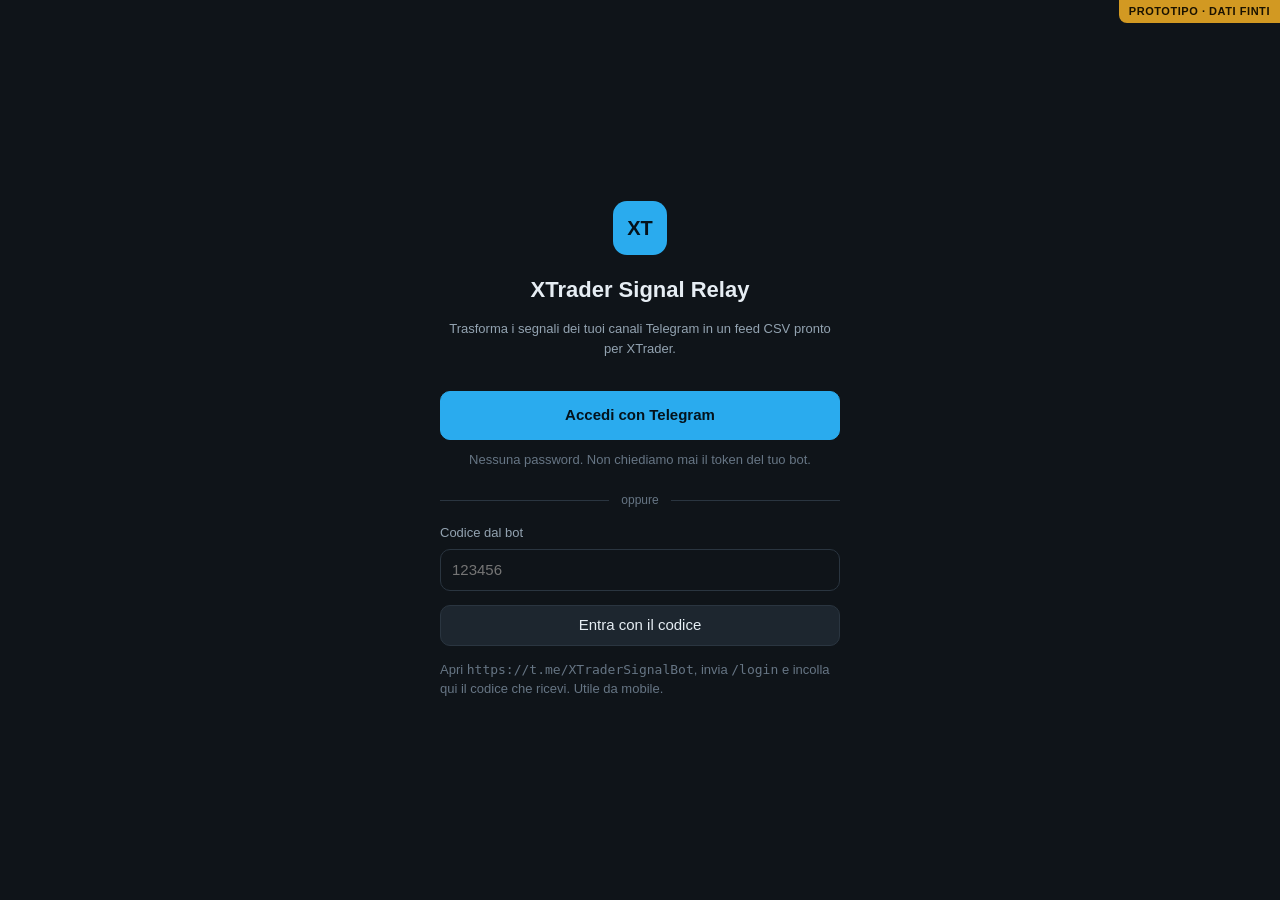
==== web/index.html @ db41fbe6 "Add multi-user SaaS web app prototype Prototipo dell'interfaccia multiutente, servito come file stat" ====
<!doctype html>
<html lang="it">
<head>
  <meta charset="utf-8">
  <meta name="viewport" content="width=device-width, initial-scale=1">
  <meta name="robots" content="noindex">
  <title>XTrader Signal Relay</title>
  <link rel="icon" href="data:image/svg+xml,%3Csvg xmlns='http://www.w3.org/2000/svg' viewBox='0 0 32 32'%3E%3Crect width='32' height='32' rx='7' fill='%232aabee'/%3E%3Ctext x='16' y='22' font-family='sans-serif' font-size='15' font-weight='700' fill='%2304121b' text-anchor='middle'%3EXT%3C/text%3E%3C/svg%3E">
  <link rel="stylesheet" href="./styles.css">
</head>
<body>
  <div class="proto">PROTOTIPO · DATI FINTI</div>
  <div id="app"></div>
  <noscript>Questa applicazione richiede JavaScript.</noscript>
  <script type="module" src="./app.js"></script>
</body>
</html>
---- web/styles.css ----
:root {
  --bg: #0f1419;
  --bg-2: #161d24;
  --bg-3: #1d262f;
  --line: #2a3540;
  --txt: #e6edf3;
  --txt-2: #93a3b1;
  --txt-3: #667584;
  --accent: #2aabee;
  --accent-2: #1d8ec4;
  --ok: #3fb950;
  --warn: #d29922;
  --err: #f85149;
  --mono: ui-monospace, SFMono-Regular, Menlo, Consolas, monospace;
  --radius: 10px;
}

* { box-sizing: border-box; }

body {
  margin: 0;
  background: var(--bg);
  color: var(--txt);
  font: 15px/1.5 -apple-system, BlinkMacSystemFont, "Segoe UI", Roboto, sans-serif;
}

a { color: var(--accent); }

/* ---------- generic controls ---------- */

button {
  font: inherit;
  cursor: pointer;
  border: 1px solid var(--line);
  background: var(--bg-3);
  color: var(--txt);
  padding: 8px 14px;
  border-radius: var(--radius);
}
button:hover { border-color: var(--txt-3); }
button.primary { background: var(--accent); border-color: var(--accent); color: #04121b; font-weight: 600; }
button.primary:hover { background: var(--accent-2); border-color: var(--accent-2); }
button.danger { color: var(--err); border-color: #4a2320; }
button.danger:hover { border-color: var(--err); }
button.ghost { background: none; }
button.small { padding: 4px 10px; font-size: 13px; }
button:disabled { opacity: .45; cursor: not-allowed; }

input, textarea, select {
  font: inherit;
  width: 100%;
  background: var(--bg);
  color: var(--txt);
  border: 1px solid var(--line);
  border-radius: var(--radius);
  padding: 9px 11px;
}
input:focus, textarea:focus, select:focus { outline: none; border-color: var(--accent); }
textarea { resize: vertical; font-family: var(--mono); font-size: 13px; }
label { display: block; font-size: 13px; color: var(--txt-2); margin-bottom: 6px; }

code, .mono { font-family: var(--mono); font-size: 13px; }

.muted { color: var(--txt-2); }
.dim { color: var(--txt-3); }
.small { font-size: 13px; }
.row { display: flex; gap: 10px; align-items: center; }
.row.wrap { flex-wrap: wrap; }
.spacer { flex: 1; }
.stack { display: flex; flex-direction: column; gap: 14px; }

.card {
  background: var(--bg-2);
  border: 1px solid var(--line);
  border-radius: var(--radius);
  padding: 18px;
}

.pill {
  display: inline-block;
  font-size: 12px;
  padding: 2px 9px;
  border-radius: 20px;
  border: 1px solid var(--line);
  color: var(--txt-2);
}
.pill.on { color: var(--ok); border-color: #1d3d24; background: #102315; }
.pill.off { color: var(--txt-3); }
.pill.no { color: var(--err); border-color: #4a2320; background: #24100f; }

.banner {
  border: 1px solid var(--line);
  border-left: 3px solid var(--accent);
  background: var(--bg-3);
  border-radius: 6px;
  padding: 10px 14px;
  font-size: 13px;
  color: var(--txt-2);
}
.banner.warn { border-left-color: var(--warn); }

/* ---------- login ---------- */

.login-wrap {
  min-height: 100vh;
  display: grid;
  place-items: center;
  padding: 24px;
}
.login {
  width: 100%;
  max-width: 400px;
  text-align: center;
}
.login h1 { font-size: 22px; margin: 0 0 6px; }
.login .logo {
  width: 54px; height: 54px; margin: 0 auto 18px;
  border-radius: 14px;
  background: var(--accent);
  color: #04121b;
  display: grid; place-items: center;
  font-weight: 700; font-size: 20px;
}
.tg-btn {
  width: 100%;
  background: var(--accent);
  border-color: var(--accent);
  color: #04121b;
  font-weight: 600;
  padding: 12px;
  margin-top: 20px;
}
.sep {
  display: flex; align-items: center; gap: 12px;
  color: var(--txt-3); font-size: 12px; margin: 22px 0 14px;
}
.sep::before, .sep::after { content: ""; flex: 1; height: 1px; background: var(--line); }

/* ---------- app shell ---------- */

.shell { display: grid; grid-template-columns: 240px minmax(0, 1fr); min-height: 100vh; }
.shell > * { min-width: 0; }

.side {
  background: var(--bg-2);
  border-right: 1px solid var(--line);
  padding: 18px 14px;
  display: flex; flex-direction: column; gap: 4px;
}
.side .brand {
  display: flex; align-items: center; gap: 10px;
  padding: 0 8px 18px;
  font-weight: 600;
}
.side .brand i {
  width: 28px; height: 28px; border-radius: 8px;
  background: var(--accent); color: #04121b;
  display: grid; place-items: center; font-style: normal;
  font-size: 14px; font-weight: 700;
}
.side nav a {
  display: flex; align-items: center; gap: 10px;
  padding: 9px 10px;
  border-radius: 8px;
  color: var(--txt-2);
  text-decoration: none;
  font-size: 14px;
}
.side nav a:hover { background: var(--bg-3); color: var(--txt); }
.side nav a.active { background: var(--bg-3); color: var(--txt); }
.side nav a .ic { width: 18px; text-align: center; }
.side .me {
  margin-top: auto;
  border-top: 1px solid var(--line);
  padding-top: 14px;
  font-size: 13px;
}

.main { padding: 26px 30px 60px; min-width: 0; }

/* Su telefono la barra laterale diventa una striscia orizzontale scorrevole. */
@media (max-width: 760px) {
  .shell { grid-template-columns: 1fr; }
  .side {
    border-right: none; border-bottom: 1px solid var(--line);
    flex-direction: row; flex-wrap: wrap; align-items: center; gap: 10px; padding: 12px;
  }
  .side .brand { padding: 0; flex: 1; }
  /* min-width:0 anche qui: senza, il minimo dettato dal contenuto della nav
     allargherebbe tutta la griglia invece di far scorrere la sola nav. */
  .side nav { display: flex; gap: 4px; overflow-x: auto; flex: 1 1 100%; min-width: 0; }
  .side nav a { white-space: nowrap; }
  .side .me {
    margin: 0; border-top: none; padding: 0;
    display: flex; align-items: center; gap: 12px; flex: 1 1 100%;
  }
  .side .me > div { flex: 1; }
  .main { padding: 18px 16px 50px; }
  .head { flex-wrap: wrap; }
  /* Il nome prende una riga sua, i badge scorrono sotto senza sovrapporsi. */
  .list-item .grow { flex: 1 1 100%; }
}
.head { display: flex; align-items: flex-start; gap: 14px; margin-bottom: 22px; }
.head h1 { font-size: 20px; margin: 0 0 4px; }
.head p { margin: 0; font-size: 13px; color: var(--txt-2); }

.crumb { font-size: 13px; color: var(--txt-3); margin-bottom: 12px; }
.crumb a { color: var(--txt-2); text-decoration: none; }
.crumb a:hover { color: var(--accent); }

/* ---------- tables & lists ---------- */

/* Le tabelle larghe scorrono dentro il proprio contenitore, non nella pagina. */
.tbl-scroll { overflow-x: auto; }

table { border-collapse: collapse; width: 100%; font-size: 13px; }
th {
  text-align: left; font-weight: 600; color: var(--txt-2);
  padding: 8px 10px; border-bottom: 1px solid var(--line); white-space: nowrap;
}
td { padding: 9px 10px; border-bottom: 1px solid #202a33; vertical-align: top; }
tr:last-child td { border-bottom: none; }

.stats {
  display: grid;
  grid-template-columns: repeat(auto-fit, minmax(150px, 1fr));
  gap: 14px;
  margin-bottom: 20px;
}

.list-item {
  display: flex; align-items: center; gap: 14px; flex-wrap: wrap;
  padding: 14px 16px;
  border: 1px solid var(--line);
  background: var(--bg-2);
  border-radius: var(--radius);
}
.list-item + .list-item { margin-top: 10px; }
.list-item .grow { flex: 1; min-width: 0; }
.list-item .name { font-weight: 600; }
.list-item a.name { color: var(--txt); text-decoration: none; }
.list-item a.name:hover { color: var(--accent); }

.empty {
  border: 1px dashed var(--line);
  border-radius: var(--radius);
  padding: 40px;
  text-align: center;
  color: var(--txt-2);
}

/* ---------- xtrader preview ---------- */

.xt-scroll { overflow-x: auto; border: 1px solid var(--line); border-radius: var(--radius); background: var(--bg); }
.xt { font-family: var(--mono); font-size: 12px; min-width: 100%; }
.xt th { background: var(--bg-3); border-bottom: 1px solid var(--line); padding: 7px 10px; color: var(--txt-2); }
.xt td { padding: 7px 10px; white-space: nowrap; color: var(--txt); border-bottom: none; }
.xt td.void { color: var(--txt-3); }
.xt th.focus, .xt td.focus { background: #16303d; color: var(--txt); }
.xt th.set { color: var(--txt); }

.csv-out {
  font-family: var(--mono); font-size: 12px;
  white-space: pre-wrap; word-break: break-all;
  background: var(--bg); border: 1px solid var(--line);
  border-radius: var(--radius); padding: 12px; margin: 0;
  color: var(--txt-2);
}

/* ---------- wizard ---------- */

.wizard-grid { display: grid; grid-template-columns: minmax(0, 1fr) minmax(0, 1fr); gap: 18px; align-items: start; }
/* Senza min-width:0 la tabella a 14 colonne allargherebbe la colonna del grid
   invece di scorrere dentro il proprio contenitore. */
.wizard-grid > * { min-width: 0; }
@media (max-width: 1100px) { .wizard-grid { grid-template-columns: minmax(0, 1fr); } }

.sticky-pane { position: sticky; top: 20px; }
@media (max-width: 1100px) { .sticky-pane { position: static; } }

.chat { display: flex; flex-direction: column; gap: 12px; }
.bubble {
  max-width: 90%;
  padding: 11px 14px;
  border-radius: 14px;
  font-size: 14px;
}
.bubble.ai { background: var(--bg-3); border: 1px solid var(--line); border-bottom-left-radius: 4px; align-self: flex-start; }
.bubble.me { background: #14384c; border: 1px solid #1d5570; border-bottom-right-radius: 4px; align-self: flex-end; }
.bubble .who { font-size: 11px; color: var(--txt-3); margin-bottom: 4px; text-transform: uppercase; letter-spacing: .04em; }

.frag-list { display: flex; flex-direction: column; gap: 6px; }
.frag {
  text-align: left;
  font-family: var(--mono);
  font-size: 12.5px;
  padding: 8px 11px;
  background: var(--bg);
  border: 1px solid var(--line);
  border-radius: 8px;
  white-space: pre-wrap;
  word-break: break-word;
  width: 100%;
}
.frag:hover { border-color: var(--accent); }
.frag.picked { border-color: var(--accent); background: #12293a; }

.step-head { display: flex; align-items: baseline; gap: 10px; margin-bottom: 4px; }
.step-head .n { font-size: 12px; color: var(--txt-3); font-family: var(--mono); }
.step-head .col { font-weight: 600; font-family: var(--mono); }

.progress { height: 3px; background: var(--bg-3); border-radius: 3px; overflow: hidden; margin: 14px 0 4px; }
.progress i { display: block; height: 100%; background: var(--accent); transition: width .18s; }

.map-table td { font-size: 12.5px; }
.map-table td:first-child { font-family: var(--mono); color: var(--txt-2); width: 130px; }
.rule-desc { font-family: var(--mono); font-size: 12px; color: var(--txt-2); }

/* ---------- modal ---------- */

.veil {
  position: fixed; inset: 0;
  background: rgba(4, 8, 12, .72);
  display: grid; place-items: center;
  padding: 24px; z-index: 50;
}
.modal {
  background: var(--bg-2);
  border: 1px solid var(--line);
  border-radius: 14px;
  padding: 22px;
  width: 100%; max-width: 460px;
}
.modal.wide { max-width: 620px; }
.modal h2 { font-size: 17px; margin: 0 0 6px; }
.modal .foot { display: flex; gap: 10px; justify-content: flex-end; margin-top: 20px; }

.secret {
  font-family: var(--mono); font-size: 12.5px;
  background: var(--bg); border: 1px solid var(--line);
  border-radius: 8px; padding: 11px;
  word-break: break-all;
}

.copy-row { display: flex; gap: 8px; align-items: stretch; }
.copy-row .secret { flex: 1; }

.code-big {
  font-family: var(--mono);
  font-size: 22px;
  letter-spacing: .06em;
  text-align: center;
  padding: 16px;
  background: var(--bg);
  border: 1px solid var(--accent);
  border-radius: var(--radius);
}

.spin {
  width: 14px; height: 14px;
  border: 2px solid var(--line);
  border-top-color: var(--accent);
  border-radius: 50%;
  animation: sp .8s linear infinite;
  display: inline-block;
}
@keyframes sp { to { transform: rotate(360deg); } }

.toast {
  position: fixed; bottom: 22px; left: 50%; transform: translateX(-50%);
  background: var(--bg-3); border: 1px solid var(--line);
  border-radius: 20px; padding: 9px 18px; font-size: 13px;
  z-index: 100;
}

.proto {
  position: fixed; top: 0; right: 0;
  background: var(--warn); color: #1a1200;
  font-size: 11px; font-weight: 700;
  padding: 3px 10px; border-bottom-left-radius: 8px;
  letter-spacing: .05em; z-index: 200;
}
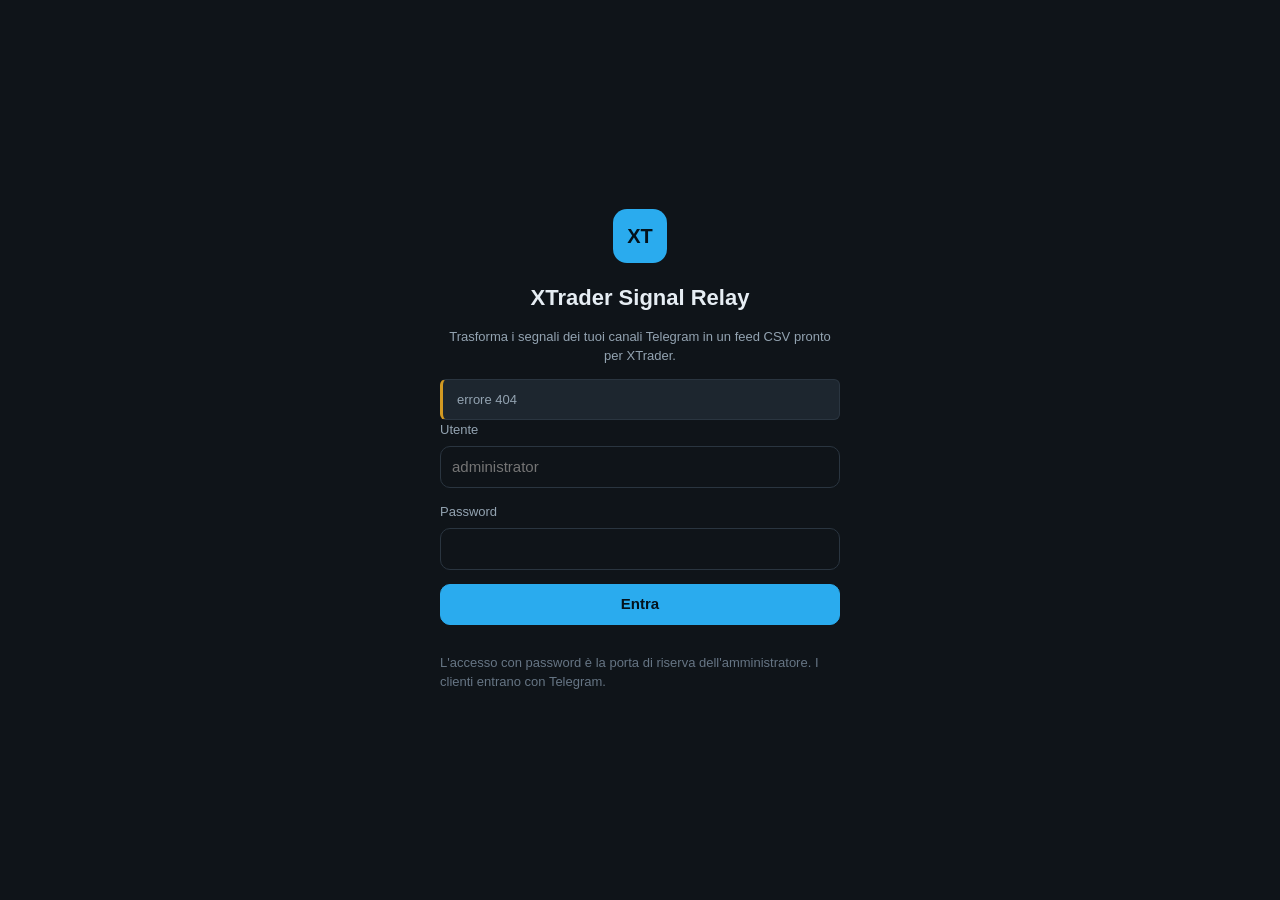
==== commit 47e2ce2a: "Aggancio della web app al backend: login e dashboard reali (#32) La pagina su /app smette di essere " ====
--- a/web/index.html
+++ b/web/index.html
@@ -9,7 +9,6 @@
   <link rel="stylesheet" href="./styles.css">
 </head>
 <body>
-  <div class="proto">PROTOTIPO · DATI FINTI</div>
   <div id="app"></div>
   <noscript>Questa applicazione richiede JavaScript.</noscript>
   <script type="module" src="./app.js"></script>
--- a/web/styles.css
+++ b/web/styles.css
@@ -122,14 +122,23 @@
   font-weight: 700; font-size: 20px;
 }
 .tg-btn {
+  /* Dalla #32 e' un LINK (la modalita' redirect di oauth.telegram.org), non piu'
+     un <button>: gli stili base dei bottoni non lo raggiungono e la classe deve
+     bastare da sola. */
+  display: block;
   width: 100%;
   background: var(--accent);
-  border-color: var(--accent);
+  border: 1px solid var(--accent);
+  border-radius: var(--radius);
   color: #04121b;
   font-weight: 600;
   padding: 12px;
   margin-top: 20px;
-}
+  text-align: center;
+  text-decoration: none;
+  cursor: pointer;
+}
+.tg-btn:hover { background: var(--accent-2); border-color: var(--accent-2); }
 .sep {
   display: flex; align-items: center; gap: 12px;
   color: var(--txt-3); font-size: 12px; margin: 22px 0 14px;
@@ -299,7 +308,7 @@
   border: 1px solid var(--line);
   border-radius: 8px;
   white-space: pre-wrap;
-  word-break: break-word;
+  overflow-wrap: break-word;
   width: 100%;
 }
 .frag:hover { border-color: var(--accent); }
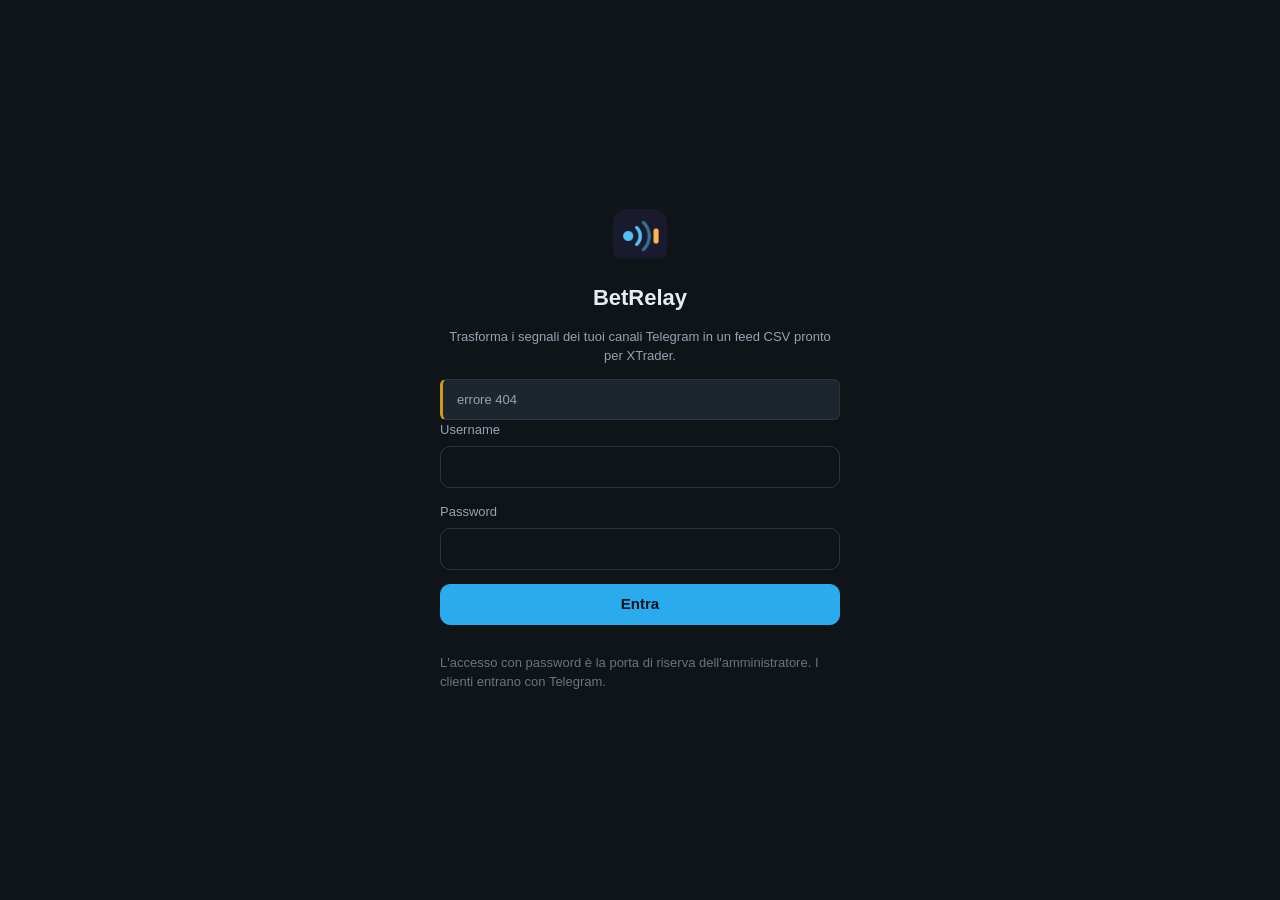
==== commit 5474cf0d: "Tutto BetRelay anche nell'app, Username senza suggerimenti, e la porta /admin Tre ritocchi decisi da" ====
--- a/web/index.html
+++ b/web/index.html
@@ -4,8 +4,10 @@
   <meta charset="utf-8">
   <meta name="viewport" content="width=device-width, initial-scale=1">
   <meta name="robots" content="noindex">
-  <title>XTrader Signal Relay</title>
-  <link rel="icon" href="data:image/svg+xml,%3Csvg xmlns='http://www.w3.org/2000/svg' viewBox='0 0 32 32'%3E%3Crect width='32' height='32' rx='7' fill='%232aabee'/%3E%3Ctext x='16' y='22' font-family='sans-serif' font-size='15' font-weight='700' fill='%2304121b' text-anchor='middle'%3EXT%3C/text%3E%3C/svg%3E">
+  <title>BetRelay</title>
+  <!-- L'icona relay committata con la facciata (#37): percorso RELATIVO, cosi'
+       vale sotto /app/ qualunque sia il dominio. -->
+  <link rel="icon" href="betrelay-favicon-sito.ico">
   <link rel="stylesheet" href="./styles.css">
 </head>
 <body>
--- a/web/styles.css
+++ b/web/styles.css
@@ -87,6 +87,9 @@
 .pill.on { color: var(--ok); border-color: #1d3d24; background: #102315; }
 .pill.off { color: var(--txt-3); }
 .pill.no { color: var(--err); border-color: #4a2320; background: #24100f; }
+/* La scadenza vicina (soglia 5 giorni, Issue #7): giallo, non rosso -
+   l'accesso e' ancora vivo, il messaggio e' "rinnova", non "guasto". */
+.pill.warn { color: var(--warn); border-color: #4a3a1a; background: #241d0c; }
 
 .banner {
   border: 1px solid var(--line);
@@ -116,10 +119,7 @@
 .login .logo {
   width: 54px; height: 54px; margin: 0 auto 18px;
   border-radius: 14px;
-  background: var(--accent);
-  color: #04121b;
-  display: grid; place-items: center;
-  font-weight: 700; font-size: 20px;
+  display: block; object-fit: contain;
 }
 .tg-btn {
   /* Dalla #32 e' un LINK (la modalita' redirect di oauth.telegram.org), non piu'
@@ -161,11 +161,9 @@
   padding: 0 8px 18px;
   font-weight: 600;
 }
-.side .brand i {
+.side .brand img {
   width: 28px; height: 28px; border-radius: 8px;
-  background: var(--accent); color: #04121b;
-  display: grid; place-items: center; font-style: normal;
-  font-size: 14px; font-weight: 700;
+  display: block; object-fit: contain; flex: 0 0 auto;
 }
 .side nav a {
   display: flex; align-items: center; gap: 10px;
